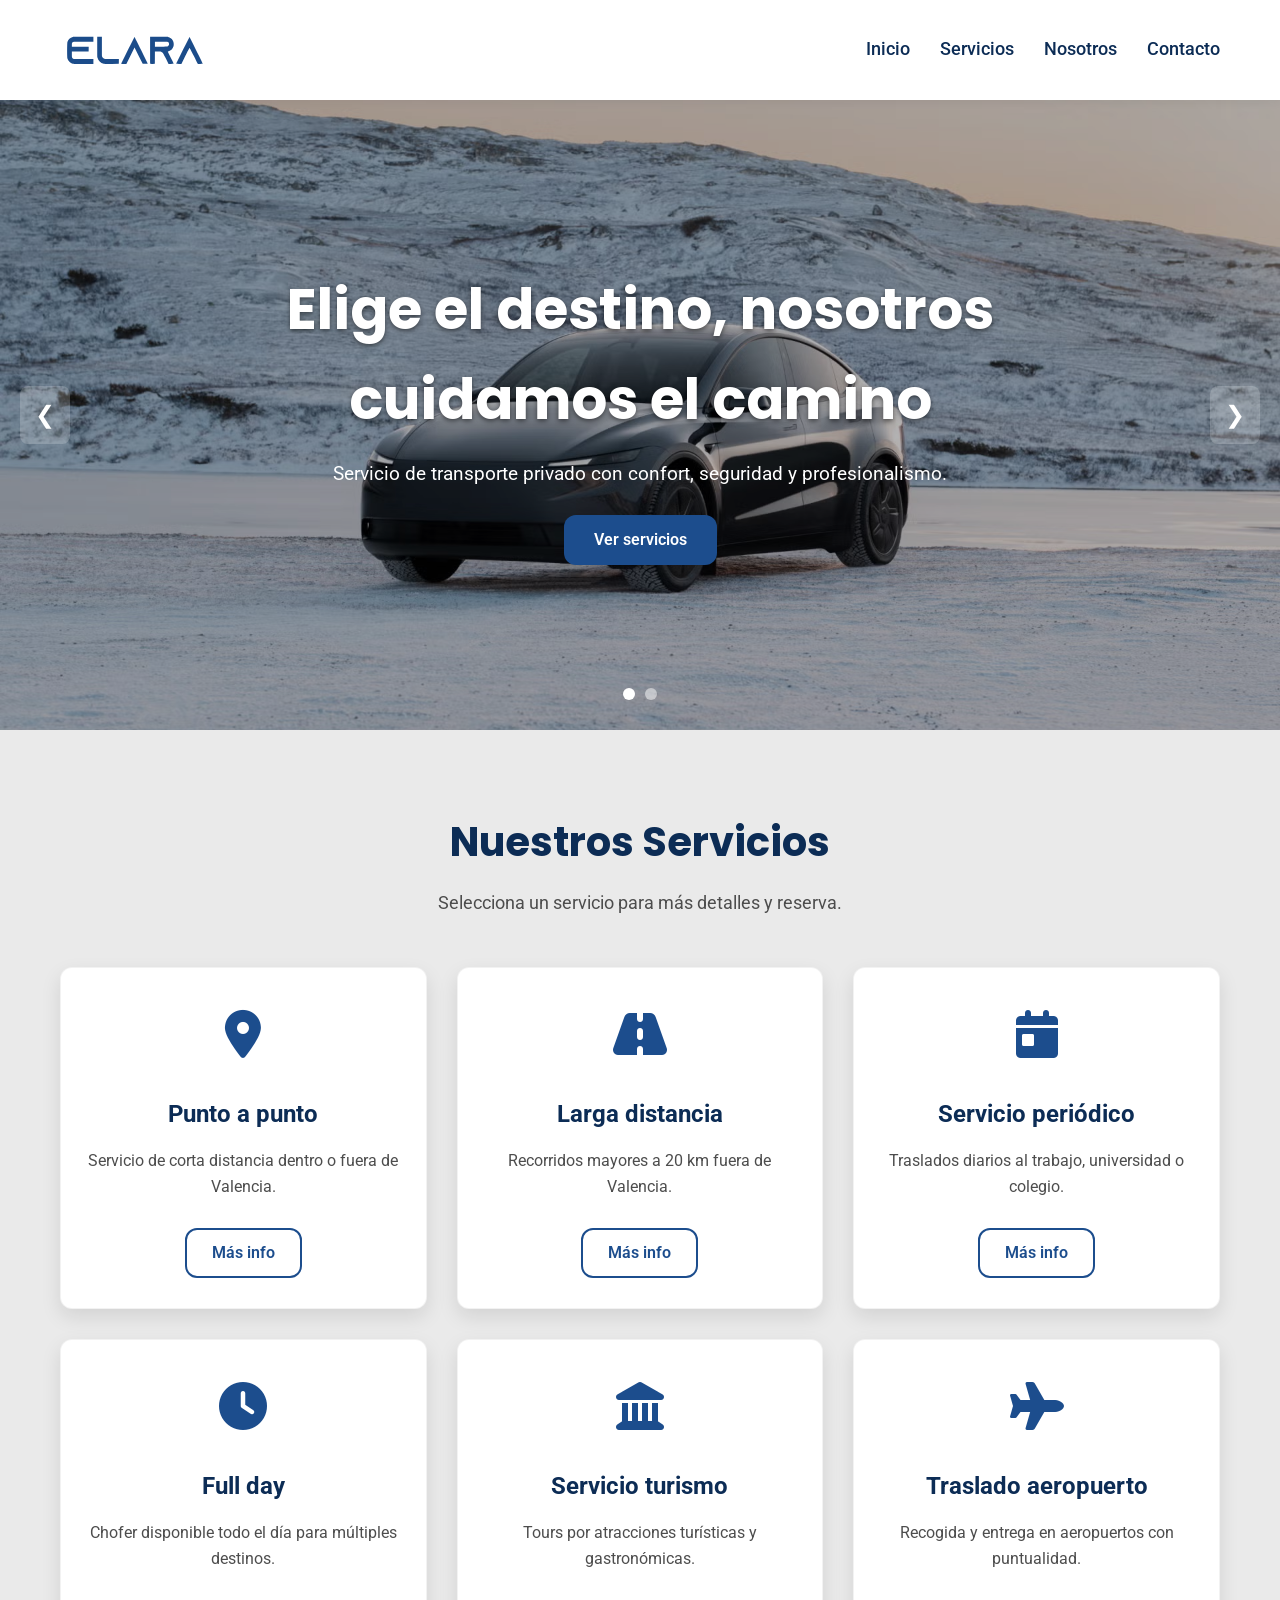
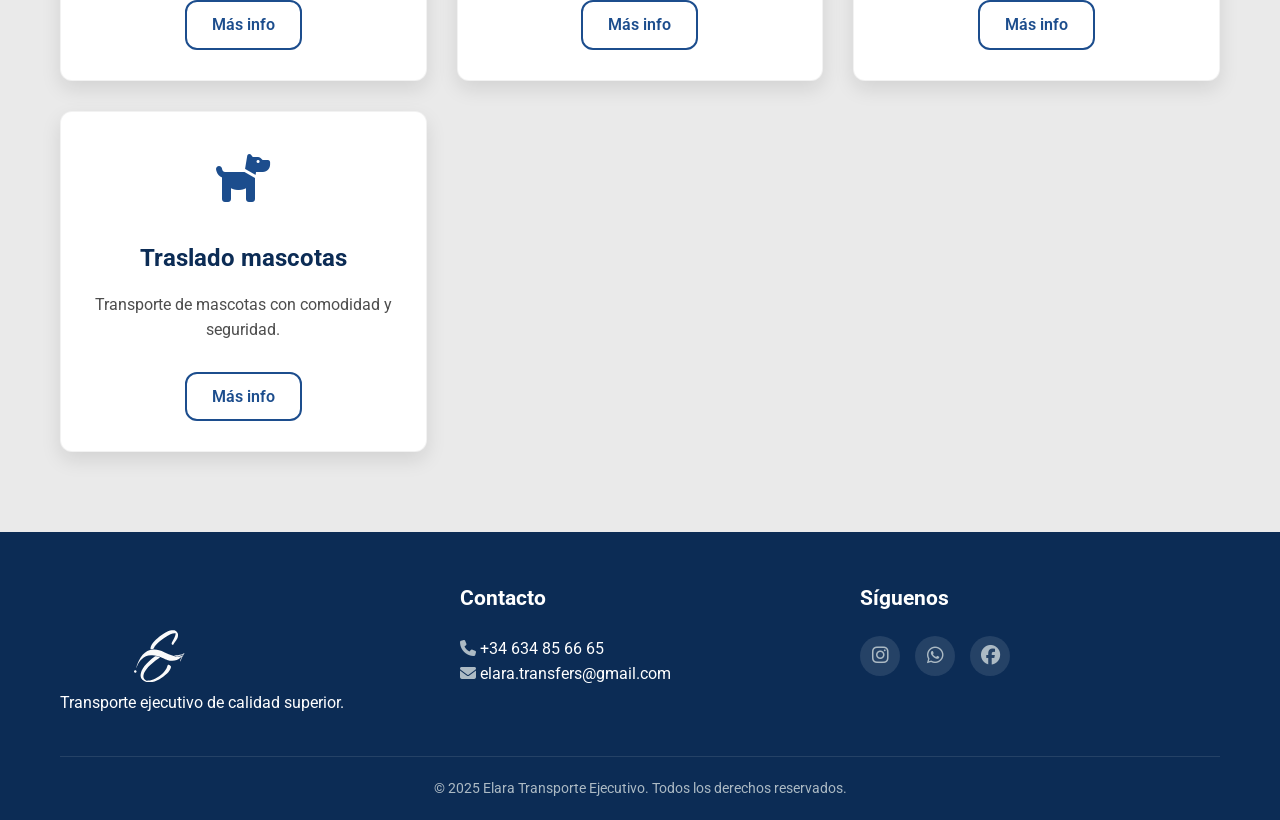
==== index.html @ 5a584344 "cambios en rutas imagenes index" ====
<!DOCTYPE html>
<html lang="es">
<head>
    <meta charset="UTF-8">
    <meta name="viewport" content="width=device-width, initial-scale=1.0">
    <title>Elara - Transporte Ejecutivo</title>
    <link rel="stylesheet" href="./styles/style.css">
    <link rel="stylesheet" href="https://cdnjs.cloudflare.com/ajax/libs/font-awesome/6.4.0/css/all.min.css">
    <link rel="preconnect" href="https://fonts.googleapis.com">
    <link rel="preconnect" href="https://fonts.gstatic.com" crossorigin>
    <link href="https://fonts.googleapis.com/css2?family=Poppins:wght@300;400;500;600;700&family=Roboto:wght@300;400;500&display=swap" rel="stylesheet">
</head>
<body>
    <!-- Header -->
    <header class="header">
        <div class="container">
            <a href="index.html" class="logo">
                <img src="assets/5.svg" alt="Elara Transporte">
            </a>
            <button class="menu-toggle" id="menuToggle" aria-label="Abrir menú">
                <span class="line line1"></span>
                <span class="line line2"></span>
                <span class="line line3"></span>
            </button>
            <nav class="nav" id="mainNav">
                <ul>
                    <li><a href="index.html">Inicio</a></li>
                    <li><a href="#servicios">Servicios</a></li>
                    <li><a href="pages/nosotros.html">Nosotros</a></li>
                    <li><a href="#contacto">Contacto</a></li>
                </ul>
            </nav>
        </div>
    </header>

    <!-- Hero / Carrusel -->
    <section class="hero">
        <div class="carousel">
            
            <div class="slide active">
                <img src="./assets/images/teslaNieve.avif" alt="tesla en la nieve">
                <div class="slide-content">
                    <h1>Elige el destino, nosotros cuidamos el camino</h1>
                    <p>Servicio de transporte privado con confort, seguridad y profesionalismo.</p>
                    <a href="#servicios" class="btn">Ver servicios</a>
                </div>
            </div>
            <div class="slide">
                <img src="./assets/images/teslaInterior.avif" alt="interio de coche tesla">
                <div class="slide-content">
                    <h1>Confort y puntualidad</h1>
                    <p>Llegamos donde necesites, cuando lo necesites.</p>
                    <a href="#servicios" class="btn">Ver servicios</a>
                </div>
            </div>
            <button class="carousel-btn prev" aria-label="Anterior">&#10094;</button>
            <button class="carousel-btn next" aria-label="Siguiente">&#10095;</button>
            <div class="carousel-dots">
                <span class="dot active"></span>
                <span class="dot"></span>
            </div>
        </div>
    </section>

    <!-- Sección Servicios (próximo paso) -->
    <section class="servicios" id="servicios">
        <div class="container">
            <h2 class="section-title">Nuestros Servicios</h2>
            <p class="section-subtitle">Selecciona un servicio para más detalles y reserva.</p>
            <div class="servicios-grid" id="serviciosGrid">
                <!-- Los 6 servicios se cargarán con JS -->
            </div>
        </div>
    </section>

    <!-- Footer -->
    <footer class="footer" id="contacto">
        <div class="container">
            <div class="footer-content">
                <div class="footer-logo">
                    <img class="miniLogo" src="assets/Elara-sin-fondo-8-mas-logo.svg" alt="Elara">
                    <p>Transporte ejecutivo de calidad superior.</p>
                </div>
                <div class="footer-contact">
                    <h3>Contacto</h3>
                    <p><i class="fas fa-phone"></i> +34 634 85 66 65</p>
                    <p><i class="fas fa-envelope"></i> elara.transfers@gmail.com</p>
                </div>
                <div class="footer-social">
                    <h3>Síguenos</h3>
                    <div class="social-icons">
                        <a href="#" aria-label="Instagram"><i class="fab fa-instagram"></i></a>
                        <a href="#" aria-label="WhatsApp"><i class="fab fa-whatsapp"></i></a>
                        <a href="#" aria-label="Facebook"><i class="fab fa-facebook"></i></a>
                    </div>
                </div>
            </div>
            <div class="footer-bottom">
                <p>&copy; 2025 Elara Transporte Ejecutivo. Todos los derechos reservados.</p>
            </div>
        </div>
    </footer>

    <script src="scripts/script.js"></script>
</body>
</html>
---- styles/style.css ----
/* Variables CSS */
:root {
    --color-primary: #1C4D8D;
    --color-primary-dark: #0C2C55;
    --color-secondary: #ACBAC4;
    --color-gray: #4D4D4D;
    --color-light: #FFFFFF;
    --color-hover: #2A6BBF;
    --shadow: 0 8px 20px rgba(0, 0, 0, 0.1);
    --shadow-hover: 0 12px 30px rgba(0, 0, 0, 0.15);
    --border-radius: 12px;
    --transition: all 0.3s ease;
}

/* Reset y estilos generales */
* {
    margin: 0;
    padding: 0;
    box-sizing: border-box;
}

body {
    font-family: 'Roboto', sans-serif;
    color: var(--color-gray);
    line-height: 1.6;
    overflow-x: hidden;
}

.container {
    width: 100%;
    max-width: 1200px;
    margin: 0 auto;
    padding: 0 20px;
}

/* Header */
.header {
    background-color: var(--color-light);
    box-shadow: 0 2px 10px rgba(0, 0, 0, 0.05);
    position: sticky;
    top: 0;
    z-index: 1000;
}

.header .container {
    display: flex;
    justify-content: space-between;
    height: 100px;
    align-items: center;
    padding: 15px 20px;
}

.logo img {
    display: flex;
    align-items: center;
    margin-top: 10px;
    height: 150px;
    width: auto;
}

/* Menú hamburguesa personalizado */
.menu-toggle {
    background: none;
    border: none;
    cursor: pointer;
    width: 30px;
    height: 24px;
    display: flex;
    flex-direction: column;
    justify-content: space-between;
    align-items: flex-start;
    padding: 0;
    z-index: 1001;
}

.menu-toggle .line {
    height: 3px;
    background-color: var(--color-primary);
    border-radius: 2px;
    transition: var(--transition);
}

.line1 { 
    width: 100%;
}
.line2 { 
    width: 80%;
}
.line3 { 
    width: 60%; 
}

.menu-toggle:hover .line {
    background-color: var(--color-hover);
}

/* Navegación */
.nav {
    position: fixed;
    top: 0;
    right: -100%;
    width: 280px;
    height: 100vh;
    background-color: var(--color-light);
    box-shadow: -5px 0 15px rgba(0, 0, 0, 0.1);
    padding-top: 80px;
    transition: right 0.4s ease;
    z-index: 1000;
}

.nav.active {
    right: 0;
}

.nav ul {
    list-style: none;
    padding: 0 30px;
}

.nav li {
    margin-bottom: 20px;
}

.nav a {
    text-decoration: none;
    color: var(--color-primary-dark);
    font-weight: 500;
    font-size: 1.1rem;
    transition: var(--transition);
    display: block;
    padding: 8px 0;
    border-bottom: 1px solid transparent;
}

.nav a:hover {
    color: var(--color-hover);
    border-bottom: 1px solid var(--color-hover);
}

/* Hero / Carrusel */
.hero {
    position: relative;
    height: 70vh;
    min-height: 500px;
    overflow: hidden;
}

.carousel {
    position: relative;
    height: 100%;
}

.slide {
    position: absolute;
    top: 0;
    left: 0;
    width: 100%;
    height: 100%;
    opacity: 0;
    transition: opacity 1s ease;
    display: flex;
    align-items: center;
    justify-content: center;
}

.slide.active {
    opacity: 1;
}

.slide img {
    width: 100%;
    height: 100%;
    object-fit: cover;
    filter: brightness(0.7);
}

.slide-content {
    position: absolute;
    max-width: 800px;
    text-align: center;
    padding: 20px;
    color: var(--color-light);
    z-index: 2;
}

.slide-content h1 {
    font-family: 'Poppins', sans-serif;
    font-size: 2.8rem;
    margin-bottom: 15px;
    text-shadow: 0 2px 5px rgba(0, 0, 0, 0.5);
}

.slide-content p {
    font-size: 1.2rem;
    margin-bottom: 25px;
}

.btn {
    display: inline-block;
    background-color: var(--color-primary);
    color: white;
    padding: 12px 30px;
    border-radius: var(--border-radius);
    text-decoration: none;
    font-weight: 600;
    transition: var(--transition);
    border: none;
    cursor: pointer;
}

.btn:hover {
    background-color: var(--color-hover);
    transform: translateY(-3px);
    box-shadow: var(--shadow-hover);
}

.carousel-btn {
    position: absolute;
    top: 50%;
    transform: translateY(-50%);
    background-color: rgba(255, 255, 255, 0.2);
    color: white;
    border: none;
    border-radius: 15%;
    padding: 15px;
    cursor: pointer;
    font-size: 1.5rem;
    z-index: 10;
    transition: var(--transition);
}

.carousel-btn:hover {
    background-color: rgba(255, 255, 255, 0.4);
}

.prev { left: 20px; }
.next { right: 20px; }

.carousel-dots {
    position: absolute;
    bottom: 30px;
    left: 0;
    width: 100%;
    display: flex;
    justify-content: center;
    gap: 10px;
    z-index: 10;
}

.dot {
    width: 12px;
    height: 12px;
    border-radius: 50%;
    background-color: rgba(255, 255, 255, 0.5);
    cursor: pointer;
    transition: var(--transition);
}

.dot.active {
    background-color: var(--color-light);
}

/* Sección Servicios (base) */
.servicios {
    padding: 80px 0;
    background-color: #eaeaea;
}

.section-title {
    font-family: 'Poppins', sans-serif;
    color: var(--color-primary-dark);
    text-align: center;
    font-size: 2.5rem;
    margin-bottom: 15px;
}

.section-subtitle {
    text-align: center;
    color: var(--color-gray);
    margin-bottom: 50px;
    font-size: 1.1rem;
}

.servicios-grid {
    display: grid;
    grid-template-columns: repeat(auto-fit, minmax(280px, 1fr));
    gap: 30px;
}

/* Estilos para las cartas de servicios (se mantienen igual) */
.service-card {
    background: white;
    border-radius: var(--border-radius);
    padding: 30px 20px;
    text-align: center;
    transition: var(--transition);
    cursor: pointer;
    border: 1px solid rgba(0,0,0,0.05);
    box-shadow: var(--shadow);
}

.service-card:hover {
    transform: translateY(-10px);
    box-shadow: var(--shadow-hover);
}

.service-icon {
    font-size: 3rem;
    margin-bottom: 20px;
    color: var(--color-primary);
}

.service-card h3 {
    color: var(--color-primary-dark);
    margin-bottom: 15px;
    font-size: 1.5rem;
}

.service-card p {
    color: var(--color-gray);
    margin-bottom: 20px;
    min-height: 60px;
}

.btn-outline {
    display: inline-block;
    padding: 10px 25px;
    border: 2px solid var(--color-primary);
    color: var(--color-primary);
    border-radius: var(--border-radius);
    text-decoration: none;
    font-weight: 600;
    transition: var(--transition);
}

.btn-outline:hover {
    background-color: var(--color-primary);
    color: white;
}

/* Footer */
.footer {
    background-color: var(--color-primary-dark);
    color: var(--color-light);
    padding: 50px 0 20px;
}

.footer-content {
    display: grid;
    grid-template-columns: repeat(auto-fit, minmax(250px, 1fr));
    gap: 40px;
    margin-bottom: 40px;
}

.footer-logo img {
    height: 100px;
}

.footer-contact h3,
.footer-social h3 {
    margin-bottom: 20px;
    font-size: 1.3rem;
}

.footer-contact i,
.footer-social i {
    color: var(--color-secondary);
}

.social-icons {
    display: flex;
    gap: 15px;
}

.social-icons a {
    display: inline-flex;
    align-items: center;
    justify-content: center;
    width: 40px;
    height: 40px;
    background-color: rgba(255, 255, 255, 0.1);
    border-radius: 50%;
    color: var(--color-light);
    font-size: 1.2rem;
    transition: var(--transition);
    text-decoration: none;  
}

.social-icons a:hover {
    background-color: var(--color-primary);
    transform: translateY(-3px);
}

.footer-bottom {
    text-align: center;
    padding-top: 20px;
    border-top: 1px solid rgba(255, 255, 255, 0.1);
    font-size: 0.9rem;
    color: var(--color-secondary);
}

/* ===== ESTILOS PARA PÁGINAS DE SERVICIO ===== */

/* Navegación entre servicios */
.navegacion-servicios {
    margin: 40px 0 60px;
    padding: 0 10px;
}

.navegacion-servicios h3 {
    text-align: center;
    color: var(--color-primary-dark);
    margin-bottom: 25px;
    font-size: 1.4rem;
    font-family: 'Poppins', sans-serif;
}

.servicios-navegacion {
    display: flex;
    flex-wrap: wrap;
    justify-content: center;
    gap: 15px;
    max-width: 1000px;
    margin: 0 auto;
}

.btn-servicio-nav {
    display: flex;
    flex-direction: column;
    align-items: center;
    justify-content: center;
    padding: 15px 20px;
    background-color: white;
    border: 2px solid var(--color-secondary);
    border-radius: var(--border-radius);
    color: var(--color-primary-dark);
    text-decoration: none;
    font-weight: 500;
    transition: var(--transition);
    min-width: 120px;
    text-align: center;
    box-shadow: var(--shadow);
}

.btn-servicio-nav:hover {
    background-color: var(--color-primary);
    color: white;
    border-color: var(--color-primary);
    transform: translateY(-5px);
    box-shadow: var(--shadow-hover);
}

.btn-servicio-nav.activo {
    background-color: var(--color-primary);
    color: white;
    border-color: var(--color-primary);
    position: relative;
}

.btn-servicio-nav.activo::after {
    content: '';
    position: absolute;
    bottom: -10px;
    left: 50%;
    transform: translateX(-50%);
    width: 0;
    height: 0;
    border-left: 10px solid transparent;
    border-right: 10px solid transparent;
    border-top: 10px solid var(--color-primary);
}

.btn-servicio-nav i {
    font-size: 1.8rem;
    margin-bottom: 10px;
}

.btn-servicio-nav span {
    font-size: 0.9rem;
    line-height: 1.2;
}

/* Detalle del servicio */
.servicio-detalle {
    padding: 40px 0 80px;
    background-color: #fff;
}

.servicio-header {
    display: flex;
    align-items: center;
    gap: 30px;
    margin-bottom: 40px;
    flex-wrap: wrap;
}

.servicio-icono {
    font-size: 5rem;
    color: var(--color-primary);
    background: rgba(28, 77, 141, 0.1);
    width: 120px;
    height: 120px;
    border-radius: 50%;
    display: flex;
    align-items: center;
    justify-content: center;
}

.servicio-info h1 {
    font-family: 'Poppins', sans-serif;
    color: var(--color-primary-dark);
    font-size: 2.8rem;
    margin-bottom: 10px;
}

.servicio-subtitle {
    color: var(--color-gray);
    font-size: 1.2rem;
    font-weight: 300;
}

.servicio-content {
    display: grid;
    grid-template-columns: 1fr 1fr;
    gap: 50px;
    align-items: start;
}

.servicio-descripcion h2 {
    color: var(--color-primary-dark);
    margin: 30px 0 15px;
    font-size: 1.8rem;
}

.servicio-descripcion p {
    margin-bottom: 20px;
    line-height: 1.7;
}

.ventajas-list {
    list-style: none;
    margin: 25px 0 35px;
    padding-left: 0;
}

.ventajas-list li {
    margin-bottom: 12px;
    display: flex;
    align-items: flex-start;
}

.ventajas-list i {
    color: #2ecc71;
    margin-right: 12px;
    margin-top: 3px;
    font-size: 1.1rem;
}

.servicio-cta {
    margin-top: 40px;
    padding-top: 30px;
    border-top: 1px solid var(--color-secondary);
}

.btn-large {
    padding: 16px 40px;
    font-size: 1.2rem;
}

.precio-nota {
    margin-top: 15px;
    font-style: italic;
    color: var(--color-gray);
    font-size: 0.95rem;
}

.servicio-imagen img {
    width: 100%;
    border-radius: var(--border-radius);
    box-shadow: var(--shadow);
    height: auto;
    max-height: 500px;
    object-fit: cover;
}

/* Modal */
.modal-overlay {
    position: fixed;
    top: 0;
    left: 0;
    width: 100%;
    height: 100%;
    background-color: rgba(0, 0, 0, 0.85);
    display: flex;
    justify-content: center;
    align-items: center;
    z-index: 3000;
    opacity: 0;
    visibility: hidden;
    transition: opacity 0.4s, visibility 0.4s;
    padding: 20px;
}

.modal-overlay.activo {
    opacity: 1;
    visibility: visible;
}

.modal {
    background-color: white;
    width: 100%;
    max-width: 750px;
    border-radius: var(--border-radius);
    box-shadow: 0 20px 50px rgba(0, 0, 0, 0.3);
    max-height: 85vh;
    overflow-y: auto;
    animation: aparecerModal 0.5s ease;
    transform-origin: center;
}

@keyframes aparecerModal {
    from {
        transform: scale(0.8) translateY(20px);
        opacity: 0;
    }
    to {
        transform: scale(1) translateY(0);
        opacity: 1;
    }
}

.modal-header {
    padding: 25px 30px;
    border-bottom: 1px solid #eee;
    display: flex;
    justify-content: space-between;
    align-items: center;
    background-color: var(--color-primary-dark);
    color: white;
    border-radius: var(--border-radius) var(--border-radius) 0 0;
    position: sticky;
    top: 0;
    z-index: 1;
}

.modal-header h2 {
    margin: 0;
    font-size: 1.6rem;
}

.cerrar-modal {
    background: none;
    border: none;
    font-size: 2.5rem;
    color: white;
    cursor: pointer;
    line-height: 1;
    padding: 0;
    width: 40px;
    height: 40px;
    display: flex;
    align-items: center;
    justify-content: center;
    border-radius: 50%;
    transition: background 0.2s;
}

.cerrar-modal:hover {
    background-color: rgba(255, 255, 255, 0.2);
}

.modal-body {
    padding: 30px;
}

/* Formulario */
.form-group {
    margin-bottom: 25px;
}

.form-group label {
    display: block;
    margin-bottom: 8px;
    font-weight: 500;
    color: var(--color-primary-dark);
}

.form-group input,
.form-group select,
.form-group textarea {
    width: 100%;
    padding: 14px 16px;
    border: 1px solid #ccc;
    border-radius: 8px;
    font-family: 'Roboto', sans-serif;
    font-size: 1rem;
    transition: border 0.3s, box-shadow 0.3s;
}

.form-group input:focus,
.form-group select:focus,
.form-group textarea:focus {
    outline: none;
    border-color: var(--color-primary);
    box-shadow: 0 0 0 3px rgba(28, 77, 141, 0.1);
}

.form-row {
    display: grid;
    grid-template-columns: 1fr 1fr;
    gap: 20px;
}

.form-footer {
    display: flex;
    gap: 20px;
    margin-top: 30px;
    padding-top: 20px;
    border-top: 1px solid #eee;
}

.btn-enviar {
    background-color: var(--color-primary);
    color: white;
    flex: 2;
}

.btn-secundario {
    background-color: transparent;
    color: var(--color-gray);
    border: 1px solid #ccc;
    flex: 1;
}

.btn-secundario:hover {
    background-color: #f5f5f5;
}

/* Campos específicos para servicios */
.campos-especificos {
    margin-top: 30px;
    padding-top: 20px;
    border-top: 2px dashed var(--color-secondary);
}

.campos-especificos h3 {
    color: var(--color-primary-dark);
    margin-bottom: 20px;
    font-size: 1.4rem;
}

.campo-especifico {
    background-color: rgba(172, 186, 196, 0.1);
    padding: 20px;
    border-radius: 8px;
    margin-bottom: 20px;
    border-left: 4px solid var(--color-primary);
}

.checkbox-label {
    display: flex;
    align-items: center;
    gap: 10px;
    cursor: pointer;
}

.checkbox-label input[type="checkbox"] {
    width: auto;
    transform: scale(1.2);
}

/* Estilos para grupos de checkboxes */
.checkbox-group {
    display: flex;
    flex-wrap: wrap;
    gap: 15px;
    margin-top: 10px;
}

.checkbox-group .checkbox-label {
    display: flex;
    align-items: center;
    gap: 8px;
    cursor: pointer;
    padding: 8px 12px;
    background-color: #f8f9fa;
    border-radius: 6px;
    transition: background-color 0.3s;
    flex: 0 0 auto;
}

.checkbox-group .checkbox-label:hover {
    background-color: #e9ecef;
}

.checkbox-group input[type="checkbox"] {
    width: auto;
    transform: scale(1.2);
    margin: 0;
}

/* Estilos específicos para checkboxes de días de la semana */
.dias-checkboxes {
    display: flex;
    flex-wrap: wrap;
    gap: 10px;
}

.dias-checkboxes .checkbox-label {
    min-width: 100px;
    justify-content: center;
    text-align: center;
}

/* Corrección para espacios en etiquetas strong */
.servicio-descripcion p strong,
.ventajas-list li strong {
    margin-right: 4px;
}

/* También asegurar que haya espacio después del strong */
.servicio-descripcion p strong + span,
.servicio-descripcion p strong + text {
    margin-left: 4px;
}

/* ===== PÁGINA NOSOTROS ===== */

.nosotros-hero {
    background: linear-gradient(135deg, var(--color-primary-dark) 0%, var(--color-primary) 100%);
    color: white;
    padding: 60px 0;
    text-align: center;
    margin-bottom: 60px;
}

.nosotros-hero h1 {
    font-family: 'Poppins', sans-serif;
    font-size: 3.5rem;
    margin-bottom: 20px;
    color: white;
}

.nosotros-hero p {
    font-size: 1.3rem;
    max-width: 800px;
    margin: 0 auto;
    opacity: 0.9;
}

.historia {
    padding: 40px 0;
}

.historia-grid {
    display: grid;
    grid-template-columns: 1fr 1fr;
    gap: 50px;
    align-items: center;
}

.historia-texto h2 {
    color: var(--color-primary-dark);
    font-size: 2.5rem;
    margin-bottom: 30px;
    font-family: 'Poppins', sans-serif;
}

.historia-texto p {
    margin-bottom: 20px;
    line-height: 1.8;
    font-size: 1.1rem;
}

.historia-texto .highlight {
    color: var(--color-primary);
    font-weight: 600;
}

.historia-imagen {
    width: 100%;
    height: 400px;
    background-color: #eaeaea;
    border-radius: var(--border-radius);
    overflow: hidden;
    box-shadow: var(--shadow);
    display: flex;
    align-items: center;
    justify-content: center;
    color: var(--color-gray);
}

.historia-imagen .placeholder {
    font-size: 3rem;
    opacity: 0.5;
    text-align: center;
}

.historia-imagen .placeholder p {
    font-size: 1rem;
    margin-top: 10px;
}

.significado {
    padding: 60px 0;
}

.significado-card {
    max-width: 800px;
    margin: 0 auto;
    background: white;
    padding: 40px;
    border-radius: var(--border-radius);
    box-shadow: var(--shadow);
    text-align: center;
}

.significado-card i {
    font-size: 4rem;
    color: var(--color-primary);
    margin-bottom: 20px;
}

.significado-card p {
    font-size: 1.2rem;
    line-height: 1.8;
    color: var(--color-gray);
}

.valores {
    background-color: #f8f9fa;
    padding: 80px 0;
}

.valores h2 {
    text-align: center;
    color: var(--color-primary-dark);
    font-size: 2.5rem;
    margin-bottom: 60px;
    font-family: 'Poppins', sans-serif;
}

.valores-grid {
    display: grid;
    grid-template-columns: repeat(auto-fit, minmax(250px, 1fr));
    gap: 30px;
}

.valor-card {
    background: white;
    padding: 40px 30px;
    border-radius: var(--border-radius);
    text-align: center;
    box-shadow: var(--shadow);
    transition: var(--transition);
}

.valor-card:hover {
    transform: translateY(-10px);
    box-shadow: var(--shadow-hover);
}

.valor-icono {
    font-size: 3.5rem;
    color: var(--color-primary);
    margin-bottom: 20px;
}

.valor-card h3 {
    color: var(--color-primary-dark);
    margin-bottom: 15px;
    font-size: 1.5rem;
}

.valor-card p {
    color: var(--color-gray);
    line-height: 1.6;
}

.equipo {
    padding: 60px 0;
}

.equipo h2 {
    text-align: center;
    color: var(--color-primary-dark);
    font-size: 2.5rem;
    margin-bottom: 20px;
    font-family: 'Poppins', sans-serif;
}

.equipo-subtitulo {
    text-align: center;
    color: var(--color-gray);
    font-size: 1.2rem;
    margin-bottom: 50px;
    max-width: 700px;
    margin-left: auto;
    margin-right: auto;
}

.equipo-grid {
    display: grid;
    grid-template-columns: repeat(3, 1fr);
    gap: 30px;
    max-width: 1000px;
    margin: 0 auto;
}

.equipo-card {
    text-align: center;
}

.equipo-imagen {
    width: 200px;
    height: 200px;
    border-radius: 50%;
    margin: 0 auto 20px;
    background-color: #eaeaea;
    overflow: hidden;
    box-shadow: var(--shadow);
    display: flex;
    align-items: center;
    justify-content: center;
}

.equipo-imagen .placeholder {
    font-size: 4rem;
    color: var(--color-gray);
    opacity: 0.5;
}

.equipo-card h3 {
    color: var(--color-primary-dark);
    font-size: 1.5rem;
    margin-bottom: 5px;
}

.equipo-card .rol {
    color: var(--color-primary);
    font-weight: 500;
    margin-bottom: 10px;
}

.equipo-card p {
    color: var(--color-gray);
    font-size: 0.95rem;
    max-width: 250px;
    margin: 0 auto;
}

.equipo-apoyo {
    text-align: center;
    margin-top: 40px;
    color: var(--color-gray);
}

.equipo-apoyo i {
    color: var(--color-primary);
}

.porque-elegirnos {
    background-color: var(--color-primary-dark);
    color: white;
    padding: 80px 0;
}

.porque-elegirnos h2 {
    text-align: center;
    font-size: 2.5rem;
    margin-bottom: 50px;
    font-family: 'Poppins', sans-serif;
}

.razones-grid {
    display: grid;
    grid-template-columns: repeat(3, 1fr);
    gap: 30px;
}

.razon-card {
    text-align: center;
    padding: 30px;
}

.razon-icono {
    font-size: 3rem;
    color: white;
    margin-bottom: 20px;
}

.razon-card h3 {
    font-size: 1.5rem;
    margin-bottom: 15px;
}

.razon-card p {
    opacity: 0.9;
    line-height: 1.6;
}

.sueno {
    padding: 60px 0;
}

.sueno-grid {
    display: grid;
    grid-template-columns: 1fr 1fr;
    gap: 50px;
    align-items: center;
}

.sueno-imagen {
    width: 100%;
    height: 300px;
    background-color: #eaeaea;
    border-radius: var(--border-radius);
    overflow: hidden;
    box-shadow: var(--shadow);
    display: flex;
    align-items: center;
    justify-content: center;
    color: var(--color-gray);
}

.sueno-imagen .placeholder {
    font-size: 3rem;
    opacity: 0.5;
    text-align: center;
}

.sueno-imagen .placeholder i {
    margin: 0 5px;
}

.sueno-imagen .placeholder p {
    font-size: 1rem;
    margin-top: 10px;
}

.sueno-texto h2 {
    color: var(--color-primary-dark);
    font-size: 2.2rem;
    margin-bottom: 20px;
}

.sueno-texto p {
    margin-bottom: 20px;
    line-height: 1.8;
}

.cta-nosotros {
    text-align: center;
    padding: 80px 0;
    background-color: #f8f9fa;
}

.cta-nosotros h2 {
    color: var(--color-primary-dark);
    font-size: 2.5rem;
    margin-bottom: 20px;
}

.cta-nosotros p {
    font-size: 1.2rem;
    color: var(--color-gray);
    margin-bottom: 30px;
    max-width: 700px;
    margin-left: auto;
    margin-right: auto;
}

.cta-nosotros .btn {
    font-size: 1.2rem;
    padding: 16px 40px;
}

@media (max-width: 992px) {
    .historia-grid {
        grid-template-columns: 1fr;
    }
    .equipo-grid {
        grid-template-columns: repeat(2, 1fr);
    }
    .razones-grid {
        grid-template-columns: repeat(2, 1fr);
    }
    .sueno-grid {
        grid-template-columns: 1fr;
    }
}

@media (max-width: 768px) {
    .nosotros-hero h1 {
        font-size: 2.5rem;
    }
    .equipo-grid {
        grid-template-columns: 1fr;
    }
    .razones-grid {
        grid-template-columns: 1fr;
    }
}

/* Responsive */
@media (min-width: 992px) {
    .menu-toggle {
        display: none;
    }
    .nav {
        position: static;
        height: auto;
        width: auto;
        background: none;
        box-shadow: none;
        padding: 0;
    }
    .nav ul {
        display: flex;
        gap: 30px;
        padding: 0;
    }
    .nav li {
        margin: 0;
    }
    .slide-content h1 {
        font-size: 3.5rem;
    }
}

@media (max-width: 992px) {
    .servicio-content {
        grid-template-columns: 1fr;
    }
    .servicio-imagen {
        order: -1;
    }
    .servicio-header {
        justify-content: center;
        text-align: center;
    }
    
    .servicios-navegacion {
        gap: 10px;
    }
    
    .btn-servicio-nav {
        min-width: 100px;
        padding: 12px 15px;
    }
}

@media (max-width: 768px) {
    .servicio-info h1 {
        font-size: 2.2rem;
    }
    .form-row {
        grid-template-columns: 1fr;
        gap: 0;
    }
    .form-footer {
        flex-direction: column;
    }
    
    .servicios-navegacion {
        flex-wrap: wrap;
    }
    
    .btn-servicio-nav {
        min-width: 90px;
        padding: 10px 12px;
        font-size: 0.85rem;
    }
    
    .btn-servicio-nav i {
        font-size: 1.5rem;
    }
    
    .checkbox-group {
        gap: 10px;
    }
    
    .checkbox-group .checkbox-label {
        padding: 6px 10px;
        font-size: 0.9rem;
    }
    
    .dias-checkboxes .checkbox-label {
        min-width: 80px;
    }
}

@media (max-width: 480px) {
    .servicio-header {
        flex-direction: column;
        text-align: center;
    }
    
    .servicio-icono {
        width: 100px;
        height: 100px;
        font-size: 4rem;
    }
    
    .servicios-navegacion {
        gap: 8px;
    }
    
    .btn-servicio-nav {
        min-width: 80px;
        padding: 8px 10px;
        font-size: 0.8rem;
    }
    
    .btn-servicio-nav i {
        font-size: 1.3rem;
        margin-bottom: 5px;
    }
    
    .checkbox-group {
        gap: 8px;
    }
    
    .checkbox-group .checkbox-label {
        padding: 5px 8px;
        font-size: 0.85rem;
    }
    
    .dias-checkboxes .checkbox-label {
        min-width: 70px;
    }
}
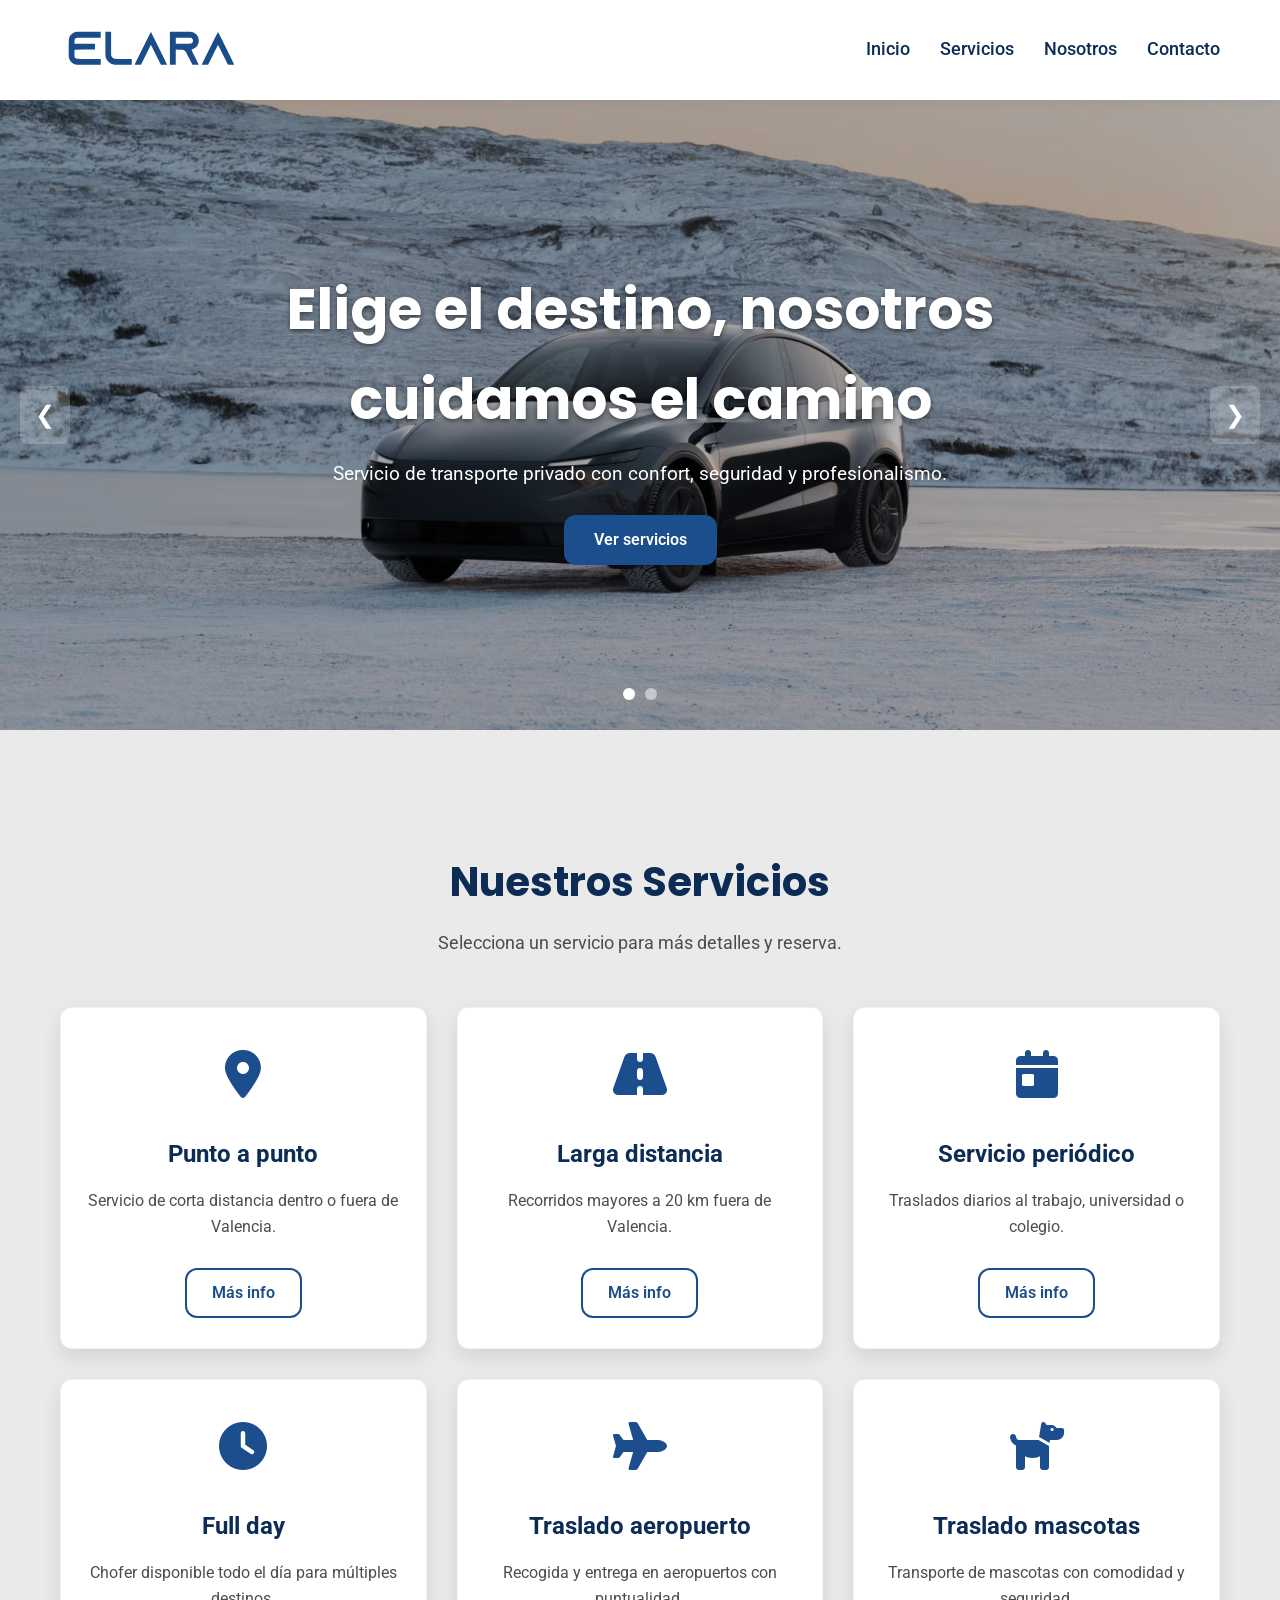
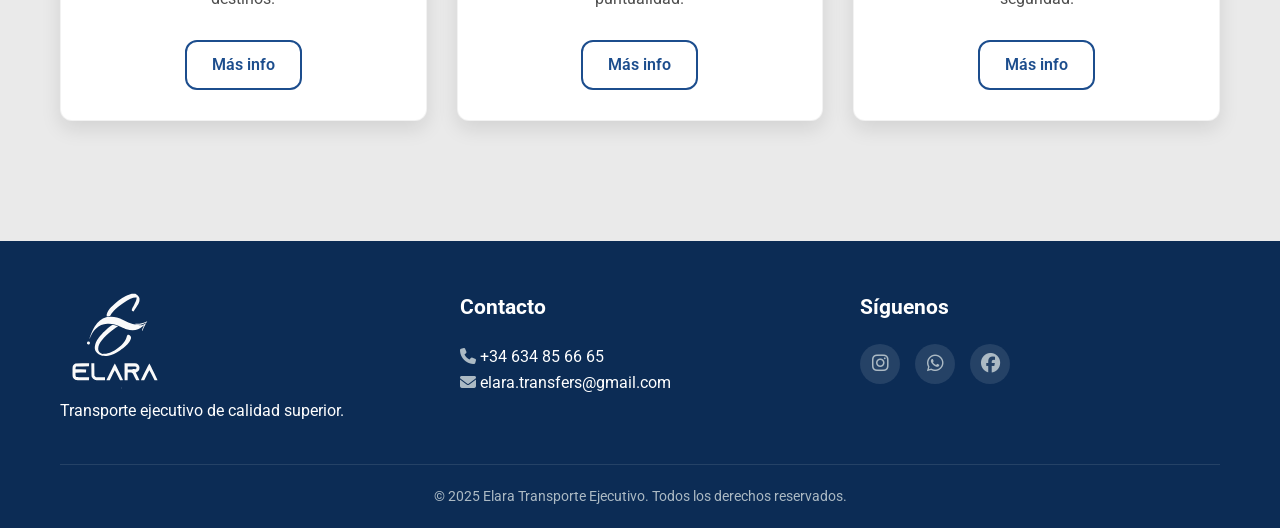
==== commit b2b73c2a: "anexo de favicon" ====
--- a/index.html
+++ b/index.html
@@ -9,6 +9,7 @@
     <link rel="preconnect" href="https://fonts.googleapis.com">
     <link rel="preconnect" href="https://fonts.gstatic.com" crossorigin>
     <link href="https://fonts.googleapis.com/css2?family=Poppins:wght@300;400;500;600;700&family=Roboto:wght@300;400;500&display=swap" rel="stylesheet">
+    <link rel="icon" type="image/x-icon" href="favicon.png">
 </head>
 <body>
     <!-- Header -->
@@ -103,4 +104,4 @@
 
     <script src="scripts/script.js"></script>
 </body>
-</html>+</html>
--- a/styles/style.css
+++ b/styles/style.css
@@ -53,8 +53,7 @@
 .logo img {
     display: flex;
     align-items: center;
-    margin-top: 10px;
-    height: 150px;
+    height: 50px;
     width: auto;
 }
 
@@ -262,7 +261,7 @@
 
 /* Sección Servicios (base) */
 .servicios {
-    padding: 80px 0;
+    padding: 120px 0;
     background-color: #eaeaea;
 }
 
@@ -355,6 +354,7 @@
 .footer-logo img {
     height: 100px;
 }
+
 
 .footer-contact h3,
 .footer-social h3 {
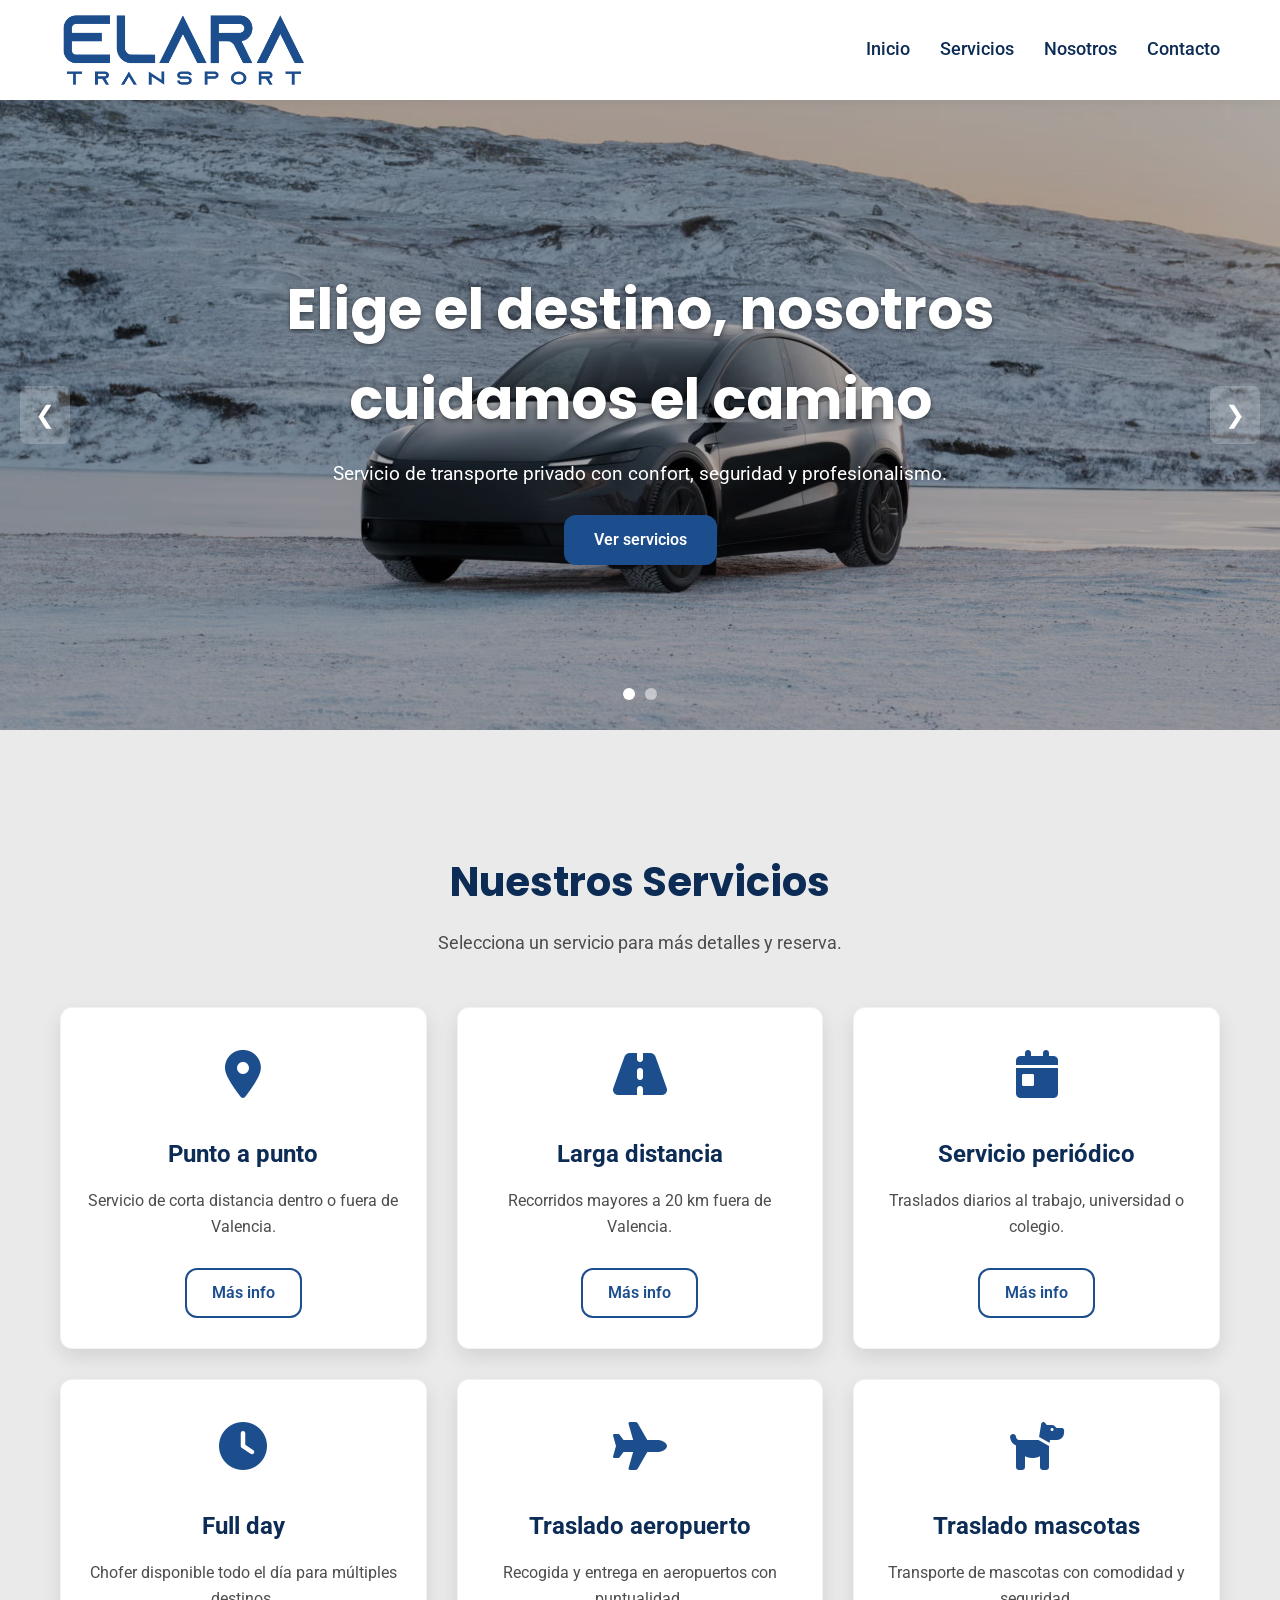
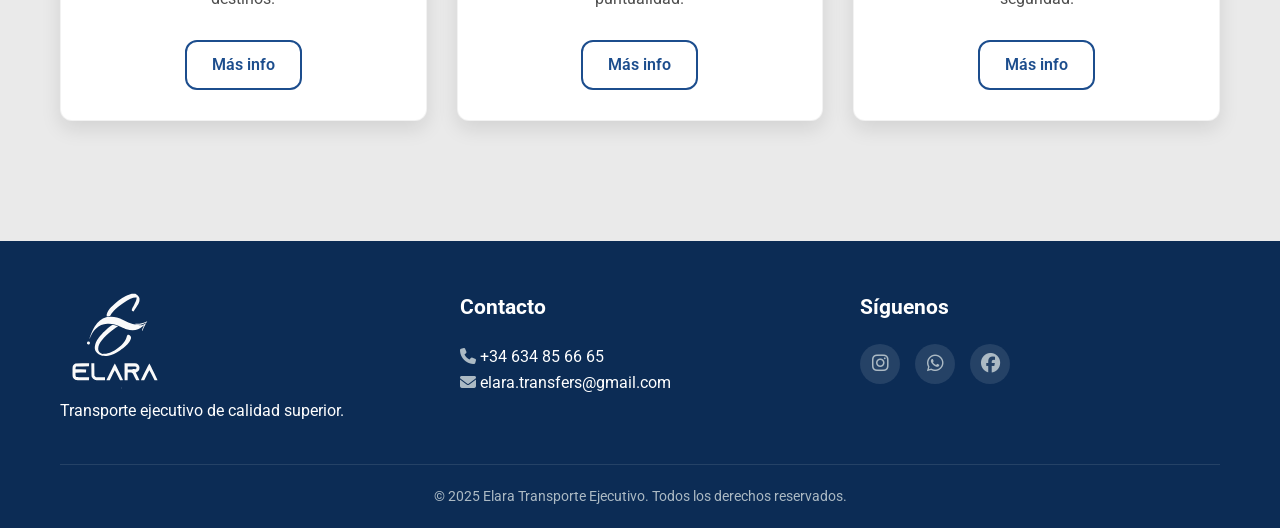
==== commit a2f234d6: "actualizacion de logo" ====
--- a/index.html
+++ b/index.html
@@ -16,7 +16,7 @@
     <header class="header">
         <div class="container">
             <a href="index.html" class="logo">
-                <img src="assets/5.svg" alt="Elara Transporte">
+                <img src="assets/Elara-Transport-Logo-1.5-transparente.png" alt="Elara Transport">
             </a>
             <button class="menu-toggle" id="menuToggle" aria-label="Abrir menú">
                 <span class="line line1"></span>
@@ -28,7 +28,7 @@
                     <li><a href="index.html">Inicio</a></li>
                     <li><a href="#servicios">Servicios</a></li>
                     <li><a href="pages/nosotros.html">Nosotros</a></li>
-                    <li><a href="#contacto">Contacto</a></li>
+                    <li><a href="pages/contacto.html">Contacto</a></li>
                 </ul>
             </nav>
         </div>
--- a/styles/style.css
+++ b/styles/style.css
@@ -53,7 +53,7 @@
 .logo img {
     display: flex;
     align-items: center;
-    height: 50px;
+    height: 80px;
     width: auto;
 }
 
@@ -1175,6 +1175,114 @@
     padding: 16px 40px;
 }
 
+/* ===== PÁGINA CONTACTO ===== */
+.contacto-hero {
+    text-align: center;
+    padding: 60px 0 40px;
+}
+
+.contacto-hero h1 {
+    font-size: 2.8rem;
+    color: var(--color-primary-dark);
+    margin-bottom: 15px;
+}
+
+.contacto-hero .g {
+    color: var(--color-primary);
+}
+
+.contacto-hero p {
+    font-size: 1.2rem;
+    color: var(--color-gray);
+    max-width: 600px;
+    margin: 0 auto;
+}
+
+.contacto-grid {
+    display: grid;
+    grid-template-columns: 1fr 1fr;
+    gap: 50px;
+    padding: 40px 0 60px;
+}
+
+.contacto-formulario h2,
+.contacto-info h2 {
+    color: var(--color-primary-dark);
+    margin-bottom: 25px;
+    font-size: 1.8rem;
+}
+
+.contacto-info {
+    background: #f8f9fa;
+    padding: 30px;
+    border-radius: var(--border-radius);
+}
+
+.info-item {
+    display: flex;
+    gap: 20px;
+    margin-bottom: 30px;
+    align-items: flex-start;
+}
+
+.info-item i {
+    font-size: 1.8rem;
+    color: var(--color-primary);
+    min-width: 40px;
+    margin-top: 5px;
+}
+
+.info-item h3 {
+    color: var(--color-primary-dark);
+    margin-bottom: 8px;
+    font-size: 1.2rem;
+}
+
+.info-item p {
+    color: var(--color-gray);
+    margin-bottom: 5px;
+}
+
+.info-item small {
+    color: var(--color-secondary);
+    font-size: 0.8rem;
+}
+
+.contacto-redes {
+    display: flex;
+    gap: 15px;
+    margin-top: 10px;
+}
+
+.contacto-redes a {
+    display: inline-flex;
+    align-items: center;
+    justify-content: center;
+    width: 40px;
+    height: 40px;
+    border-radius: 50%;
+    color: var(--color-primary);
+    font-size: 1.2rem;
+    transition: var(--transition);
+    text-decoration: none;
+}
+
+.contacto-redes a:hover {
+    transform: translateY(-4px);
+    color: var(--color-hover);
+}
+
+@media (max-width: 992px) {
+    .contacto-grid {
+        grid-template-columns: 1fr;
+        gap: 30px;
+    }
+}
+
+@media (max-width: 768px) {
+    .contacto-hero h1 { font-size: 2rem; }
+}
+
 @media (max-width: 992px) {
     .historia-grid {
         grid-template-columns: 1fr;
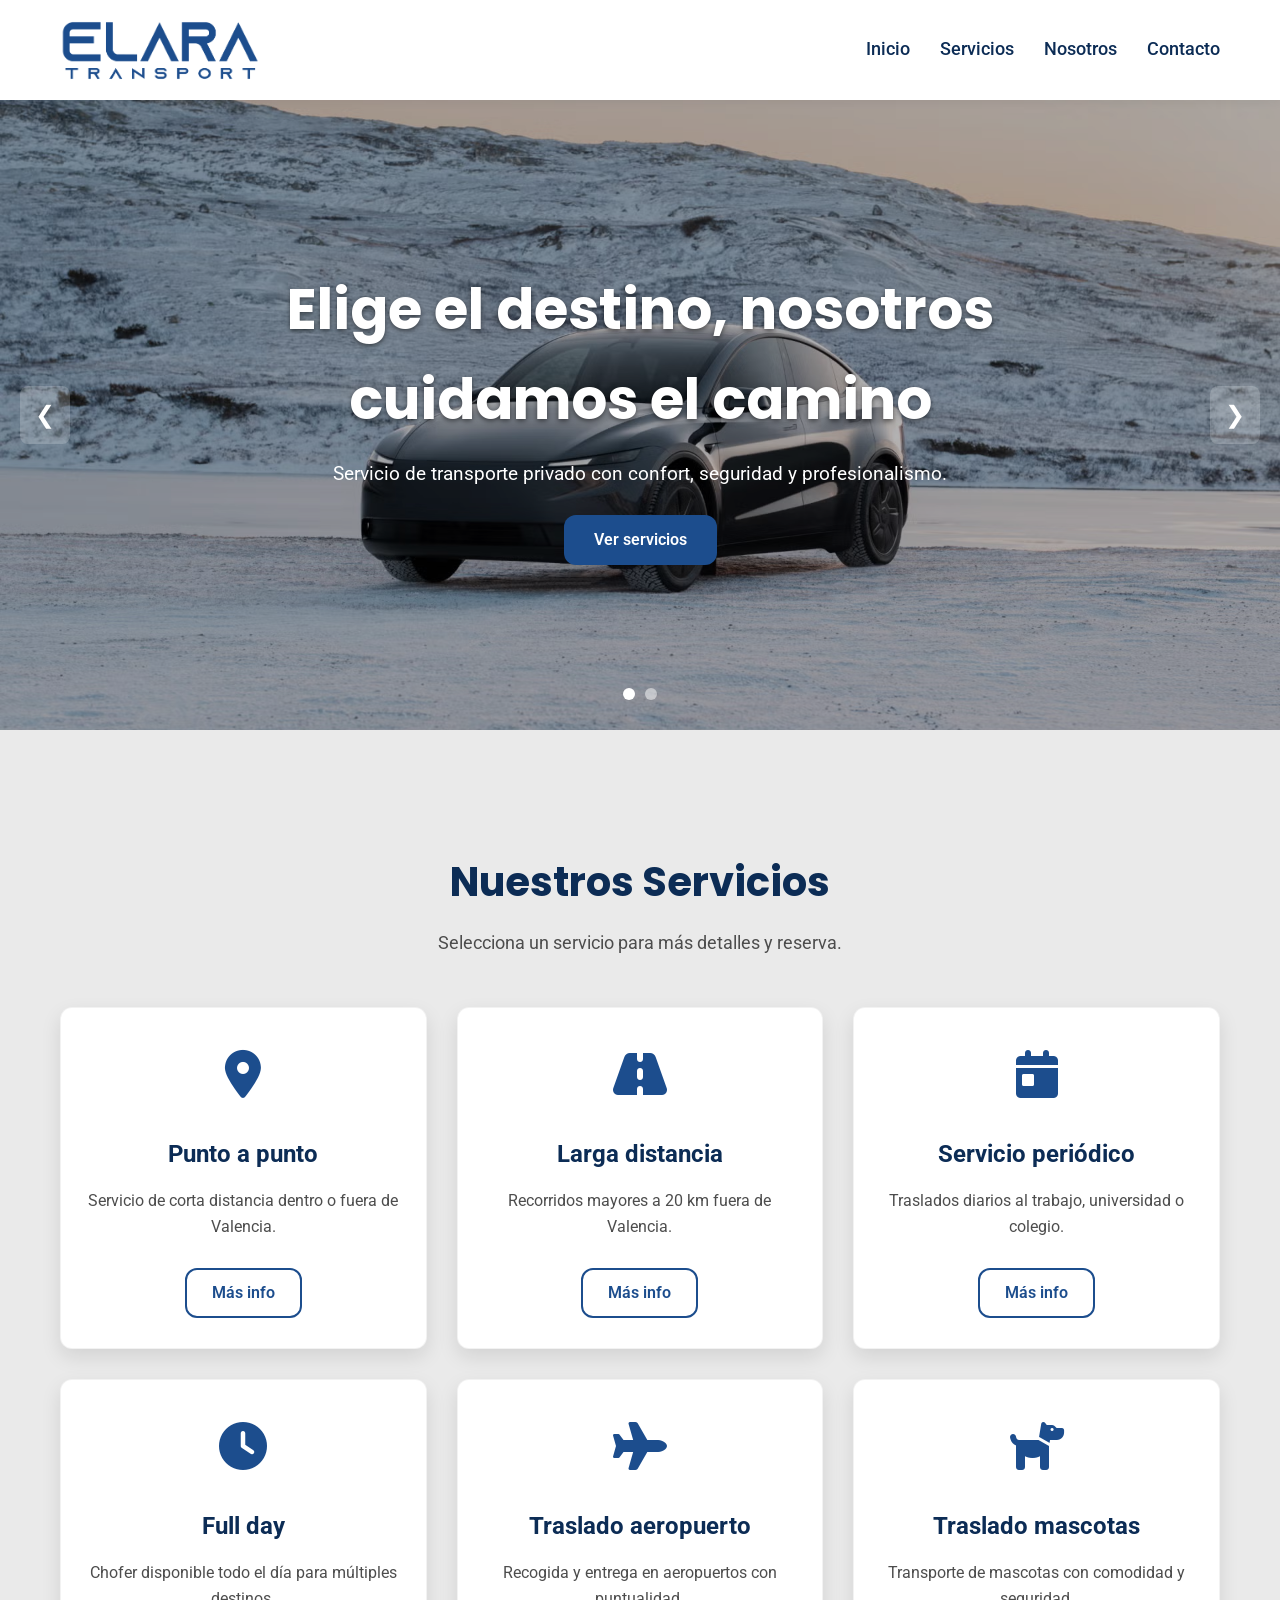
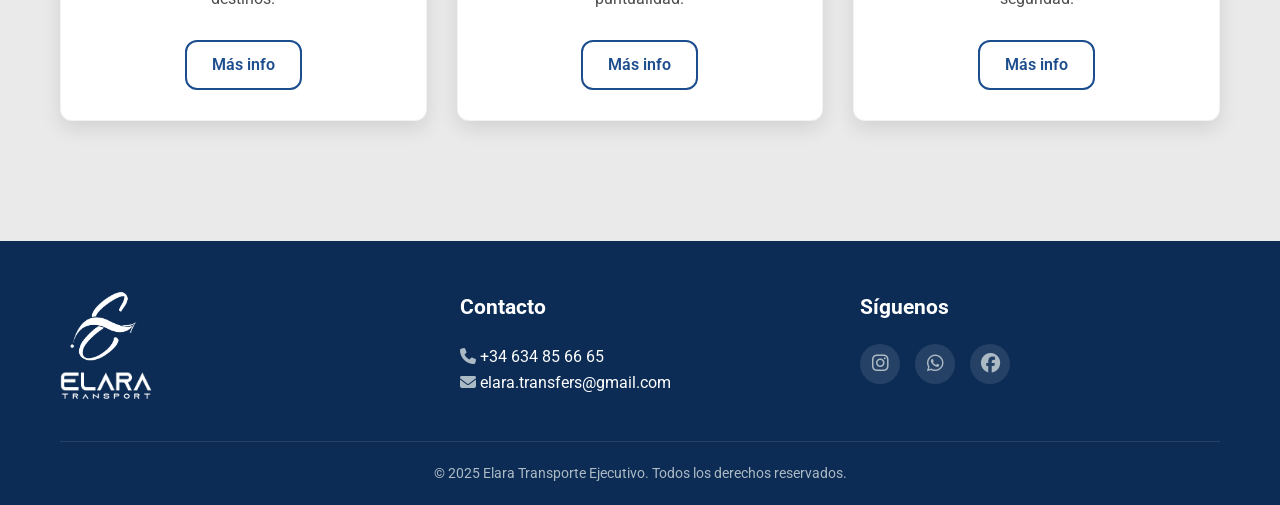
==== commit aadbb488: "camobios css y inclucion de nuevo logo en el footer" ====
--- a/index.html
+++ b/index.html
@@ -79,8 +79,13 @@
         <div class="container">
             <div class="footer-content">
                 <div class="footer-logo">
-                    <img class="miniLogo" src="assets/Elara-sin-fondo-8-mas-logo.svg" alt="Elara">
-                    <p>Transporte ejecutivo de calidad superior.</p>
+                    <div class="loguito">
+                        <img class="miniLogo" src="assets/Elara-Transport-Logo-2.3-transparente.png" alt="Elara">
+                    </div>
+                    <!--<img class="miniLogo" src="assets/Elara-sin-fondo-8-mas-logo.svg" alt="Elara">-->
+                    
+                    <img class="miniLogo" src="assets/Elara-Transport-Logo-2.5-transparente.png" alt="Elara">
+                    
                 </div>
                 <div class="footer-contact">
                     <h3>Contacto</h3>
--- a/styles/style.css
+++ b/styles/style.css
@@ -53,7 +53,7 @@
 .logo img {
     display: flex;
     align-items: center;
-    height: 80px;
+    height: 65px;
     width: auto;
 }
 
@@ -352,7 +352,14 @@
 }
 
 .footer-logo img {
-    height: 100px;
+    display: grid;
+    height: 30px;
+}
+
+.loguito img {
+    margin-left: 10px;
+    margin-bottom: 10px;
+    height: 70px;
 }
 
 
